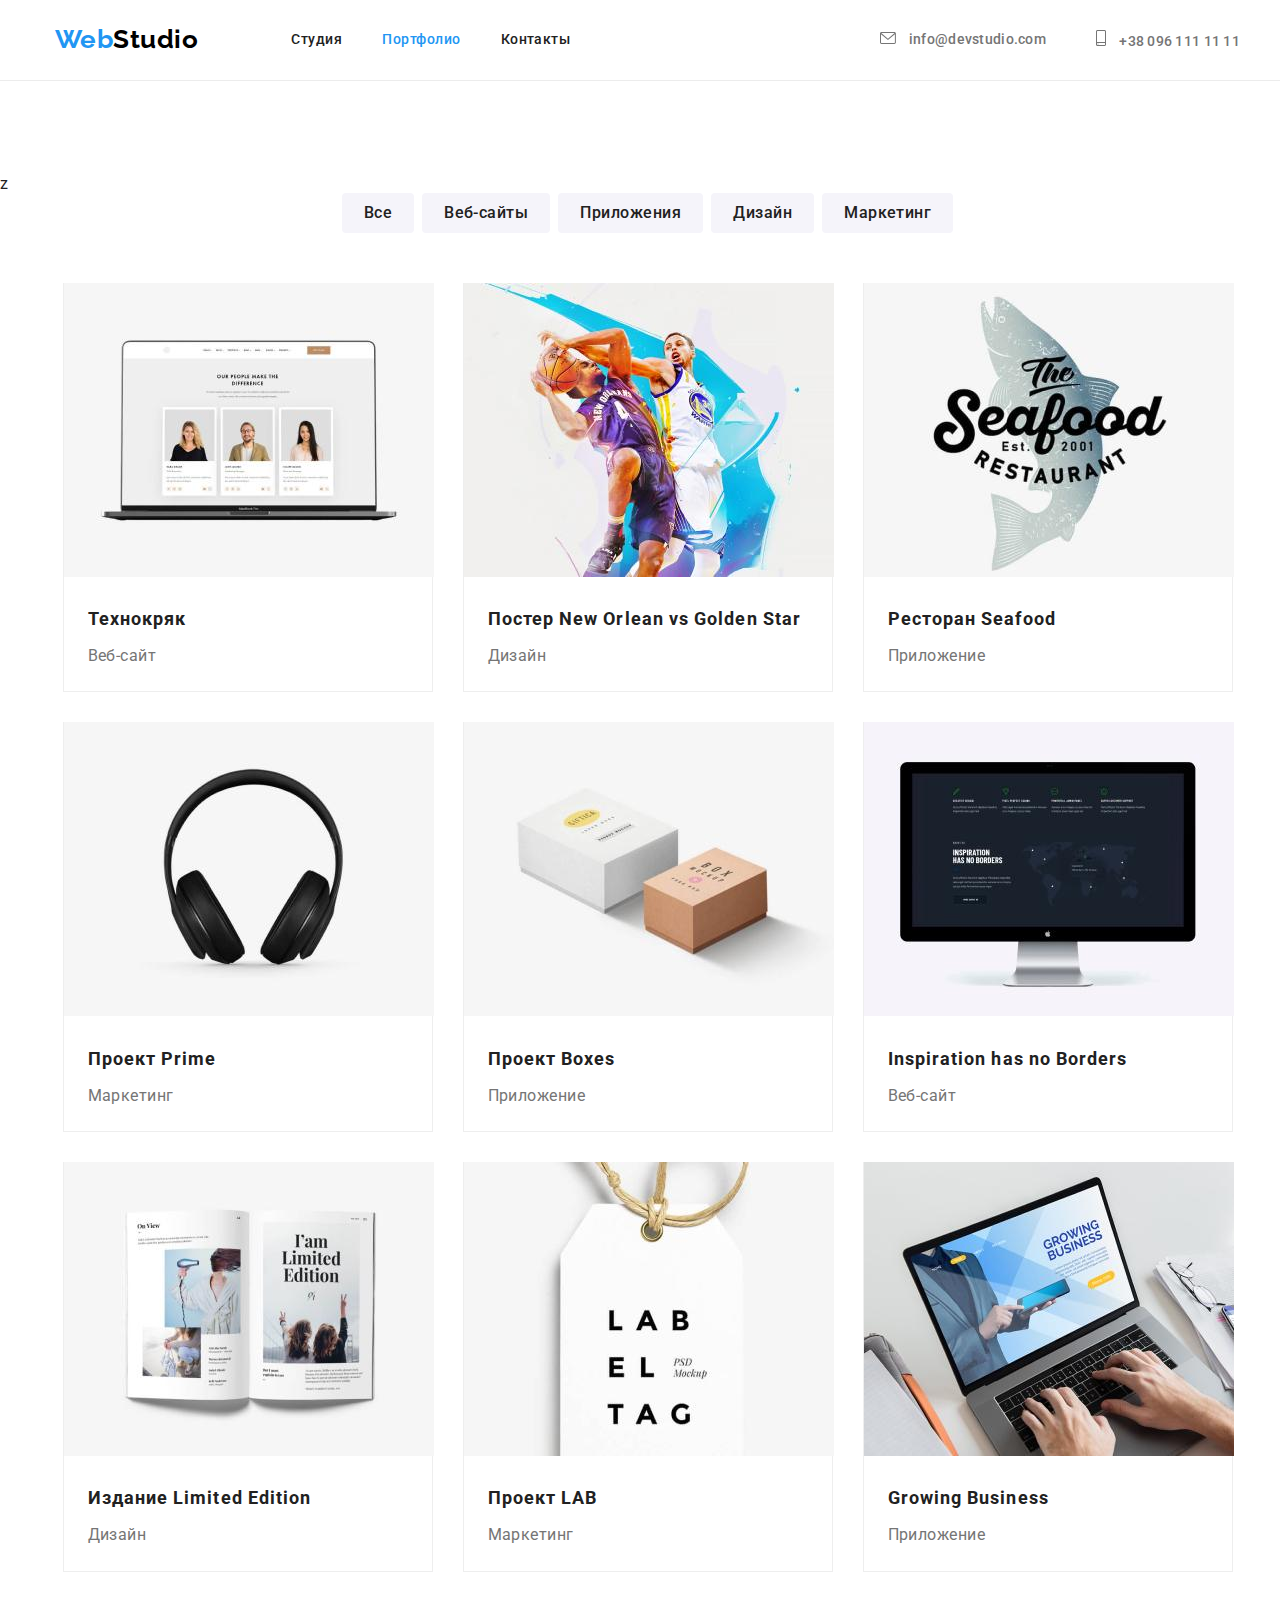
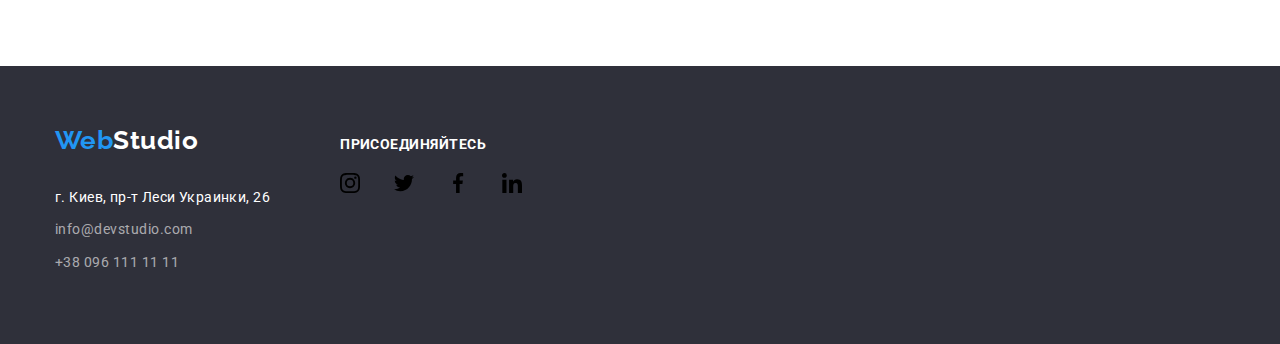
==== portfolio.html @ 06c6fee8 "перенёс файлы дз-4" ====
<!DOCTYPE html>
<html lang="ru">
  <head>
    <meta charset="UTF-8" />
    <meta http-equiv="X-UA-Compatible" content="IE=edge" />
    <meta name="viewport" content="width=device-width, initial-scale=1.0" />
    <title>Портфолио</title>

    <link rel="preconnect" href="https://fonts.googleapis.com" />
    <link rel="preconnect" href="https://fonts.gstatic.com" crossorigin />
    <link
      href="https://fonts.googleapis.com/css2?family=Raleway:wght@700&family=Roboto:wght@400;500;700;900&display=swap"
      rel="stylesheet"
    />
    <link
      rel="stylesheet"
      href="https://cdnjs.cloudflare.com/ajax/libs/modern-normalize/1.1.0/modern-normalize.min.css"
    />
    <link rel="stylesheet" href="./css/styles.css" />
  </head>
  <body>
    <header class="header-border">
      <div class="container">
        <nav class="main-nav">
          <a href="./index.html" class="logo"><span class="blue-text">Web</span>Studio</a>
          <ul class="site-nav list">
            <li class="nav-item"><a href="./index.html" class="link">Студия</a></li>
            <li class="nav-item"><a href="./portfolio.html" class="link current">Портфолио</a></li>
            <li class="nav-item"><a href="" class="link">Контакты</a></li>
          </ul>

          <ul class="auth-nav list">
            <li class="nav-item">
              <a href="mailto:info@devstudio.com" class="link">
                <svg width=16px height=12px>
                  <use href="./images/symbol-defs.svg#icon-mail"></use>
                </svg>
                info@devstudio.com</a
              >
            </li>
            <li class="nav-item">
              <a href="tel:+380961111111" class="link">
              <svg width=10px height=16px>
                <use href="./images/symbol-defs.svg#icon-tel"></use>
              </svg>
              +38 096 111 11 11</a>
            </li>
          </ul>
        </nav>
      </div>
    </header>

    <main>
      
        <!-- фильтр -->
        <section class="section">z
          <div class="container">
          <!-- <h1 class="section-title">Наши работы</h1> -->
          <ul class="list filter">
            <li class="filter-btn"><button class="filter-button pointer" type="button">Все</button></li>
            <li class="filter-btn"><button class="filter-button pointer" type="button">Веб-сайты</button></li>
            <li class="filter-btn"><button class="filter-button pointer" type="button">Приложения</button></li>
            <li class="filter-btn"><button class="filter-button pointer" type="button">Дизайн</button></li>
            <li class="filter-btn"><button class="filter-button pointer" type="button">Маркетинг</button></li>
          </ul>

          <!-- примеры работ -->
<!-- <div class="container"> -->
  <section>
          <ul class="list examples-list">
            <li class="examples-item">
              <img src="./images/tehno-crack.jpg" alt="" width="370" height="294" />
              <div class="example-name">
                <h2 class="title">Технокряк</h2>
              <p class="text">Веб-сайт</p></div>
            </li>
            <li class="examples-item">
              <img src="./images/poster.jpg" alt="" width="370" height="294" />
              <div class="example-name"><h2 class="title">Постер New Orlean vs Golden Star</h2>
              <p class="text">Дизайн</p></div>
            </li>
            <li class="examples-item">
              <img src="./images/seafood.jpg" alt="" width="370" height="294" />
              <div class="example-name"><h2 class="title">Ресторан Seafood</h2>
              <p class="text">Приложение</p></div>
            </li>
            <li class="examples-item">
              <img src="./images/project-prime.jpg" alt="" width="370" height="294" />
              <div class="example-name"><h2 class="title">Проект Prime</h2>
              <p class="text">Маркетинг</p></div>
            </li>
            <li class="examples-item">
              <img src="./images/project-boxes.jpg" alt="" width="370" height="294" />
           <div class="example-name">   <h2 class="title">Проект Boxes</h2>
              <p class="text">Приложение</p></div>
            </li>
            <li class="examples-item">
              <img src="./images/inspiration-has-no-borders.jpg" alt="" width="370" height="294" />
          <div class="example-name">    <h2 class="title">Inspiration has no Borders</h2>
              <p class="text">Веб-сайт</p></div>
            </li>
            <li class="examples-item">
              <img src="./images/limited-edition.jpg" alt="" width="370" height="294" />
              <div class="example-name"><h2 class="title">Издание Limited Edition</h2>
              <p class="text">Дизайн</p></div>
            </li>
            <li class="examples-item">
              <img src="./images/project-lab.jpg" alt="" width="370" height="294" />
                <div class="example-name">           <h2 class="title">Проект LAB</h2>
              <p class="text">Маркетинг</p></div>
            </li>
            <li class="examples-item">
              <img src="./images/growing-business.jpg" alt="" width="370" height="294" />
          <div class="example-name">    <h2 class="title">Growing Business</h2>
              <p class="text">Приложение</p></div>
            </li>
          </ul>
        </section>
      </div>
    </main>
    <footer class="footer">
      <div class="container footer-flex">
        
        
        <div><a href="./index.html" class="logo"><span class="blue-text">Web</span>Studio</a>
        <address>
          <ul class="list">
            <li class="address">г. Киев, пр-т Леси Украинки, 26</li>
            <li><a href="mailto:info@devstudio.com" class="link">info@devstudio.com</a></li>
            <li><a href="tel:+380961111111" class="link">+38 096 111 11 11</a>
            
            </li>
          </ul>
        </address>
      </div>
              <div class="footer-social">
        <h2 class="join">присоединяйтесь</h2>
            <ul class="list footer-social-links">
                  <li 
                  class="footer-social-link">
                    <a href="" class="footer-social-link">
                      <svg width="20px" height="20px">
                        <use href="./images/symbol-defs.svg#icon-instagram">
                        </use>
                      </svg>
                    </a>
                  </li>
                  <li class="footer-social-link">
                    <a href="" class="footer-social-link">
                      <svg width="20px" height="20px">
                        <use href="./images/symbol-defs.svg#icon-twitter">
                        </use>
                      </svg>
                    </a>
                  </li>
                  <li class="footer-social-link">
                    <a href="" class="footer-social-link">
                      <svg width="20px" height="20px">
                        <use href="./images/symbol-defs.svg#icon-facebook"></use>
                      </svg>
                    </a>
                  </li>
                  <li class="footer-social-link">
                    <a href="" class="footer-social-link">
                      <svg width="20px" height="20px">
                        <use href="./images/symbol-defs.svg#icon-linkedin"></use>
                      </svg>
                    </a>
                  </li>
                </ul>
      </div>
    </footer>
  </body>
</html>
---- css/styles.css ----
/* основной цвет черный #212121 */
/* вторичный цвет серый #757575 */
/* синий цвет #2196F3 */
/* белый #FFFFFF */
/* серый цвет в футере rgba(255, 255, 255, 0.6) */
/* фон футера #2F303A */

:root {
  --primary-text-color: #212121;
  --seconadary-text-color: #757575;
  --blue-text: #2196f3;
}
body {
  background-color: #ffffff;
  color: #212121;
  font-family: Roboto, sans-serif;
  letter-spacing: 0.03em;
}

h1,
h2,
p {
  margin: 0;
  padding: 0;
}

h3 {
  margin-bottom: 10px;
  margin-top: 0px;
}
.list {
  list-style: none;
  padding: 0;
  margin: 0;
}

.container {
  margin-left: auto;
  margin-right: auto;
  padding-left: 15px;
  padding-left: 15px;
  width: 1200px;
}

.header-border {
  border-bottom-width: 1px;
  border-bottom-style: solid;
  border-bottom-color: #ececec;
}
.main-nav {
  display: flex;
  align-items: center;
}

.link svg {
  fill: var(--seconadary-text-color);
  margin-right: 10px;
}

.link:hover svg,
.link:focus svg {
  fill: var(--blue-text);
}

.icons-feature {
  width: 270px;
  height: 120px;
  background-color: #f5f4fa;
  display: flex;
  justify-content: center;
  align-items: center;
  margin-bottom: 30px;
}

.social-links {
  display: flex;
  justify-content: space-between;
  padding: 0 32px;
  margin-top: 16px;
}

.social-link {
  width: 44px;
  height: 44px;
}

.icon-social-link {
  width: 100%;
  height: 100%;
  fill: #afb1b8;
  border-radius: 50%;
  display: flex;
  align-items: center;
  justify-content: center;
}

.icon-social-link:hover,
.icon-social-link:focus {
  fill: #ffffff;
  background: var(--blue-text);
}

/* logo */
.logo {
  display: block;
  color: #000;
  font-family: Raleway, sans-serif;
  font-style: normal;
  font-weight: bold;
  font-size: 26px;
  line-height: 1.14;
  text-decoration: none;
}

.logo .blue-text {
  color: var(--blue-text);
}

.footer .logo {
  margin-bottom: 30px;
}

.footer-social {
  margin-left: 70px;
}

.join {
  font-weight: bold;
  font-size: 14px;
  line-height: 1.14;
  text-transform: uppercase;
  color: #ffffff;
}
button {
  font-family: inherit;
}

/* site nav */
.site-nav {
  display: flex;
  margin-left: 93px;
}

.site-nav .nav-item + .nav-item {
  margin-left: 40px;
}

.site-nav .link {
  display: flex;
  padding-top: 32px;
  padding-bottom: 32px;
  color: var(--primary-text-color);
  font-weight: 500;
  font-size: 14px;
  line-height: 1.14;
  text-decoration: none;
}

.site-nav .link.current,
.site-nav .link:hover,
.site-nav .link:focus {
  color: var(--blue-text);
}

/* auth button */

.auth-nav {
  display: flex;
  margin-left: auto;
}

.auth-nav .nav-item + .nav-item {
  margin-left: 50px;
}

.auth-nav .link {
  font-weight: 500;
  font-size: 14px;
  line-height: 1.14;
  letter-spacing: 0.02em;
  color: var(--seconadary-text-color);
  text-decoration: none;
}

.auth-nav .link:hover,
.auth-nav .link:focus {
  color: var(--blue-text);
}

/* filter button */

.filter-button {
  color: var(--primary-text-color);
  background-color: #f5f4fa;
  font-weight: 500;
  font-size: 16px;
  line-height: 1.7;
  letter-spacing: 0.03em;
  padding: 6px 22px;
  text-align: center;
  border-radius: 4px;
  border: none;
}

.filter-button:hover,
.filter-button:focus {
  color: #ffffff;
  background-color: var(--blue-text);
  box-shadow: 0px 3px 1px rgba(0, 0, 0, 0.1), 0px 1px 2px rgba(0, 0, 0, 0.08),
    0px 2px 2px rgba(0, 0, 0, 0.12);
}

.filter .filter-btn + .filter-btn {
  margin-left: 8px;
}

.filter {
  display: flex;
  justify-content: center;
  margin-bottom: 50px;
}

.pointer {
  cursor: pointer;
}
/* section */

.section {
  padding-top: 94px;
  padding-bottom: 94px;
}

.works-section {
  padding-top: 0;
}
.examples-list .title {
  margin-bottom: 4px;
  color: var(--primary-text-color);
  font-weight: 700;
  font-size: 18px;
  line-height: 2;
  letter-spacing: 0.06em;
}

.examples-list .text {
  color: var(--seconadary-text-color);
  font-size: 16px;
  line-height: 1.9;
}

.examples-list {
  display: flex;
  flex-wrap: wrap;
  justify-content: center;
}
.example-name {
  padding: 20px 24px;
}
.examples-item {
  width: 370px;
  margin-right: 30px;
  margin-bottom: 30px;
  border-bottom-width: 1px;
  border-bottom-style: solid;
  border-bottom-color: #eeeeee;
  border-left-width: 1px;
  border-left-style: solid;
  border-left-color: #eeeeee;
  border-right-width: 1px;
  border-right-style: solid;
  border-right-color: #eeeeee;
}
.examples-item:hover {
  box-shadow: 0px 1px 1px rgba(0, 0, 0, 0.12), 0px 4px 4px rgba(0, 0, 0, 0.06),
    1px 4px 6px rgba(0, 0, 0, 0.16);
}

.examples-item:nth-child(3n) {
  margin-right: 0px;
}

.examples-item:nth-last-child(-n + 3) {
  margin-bottom: 0px;
}
/* footer */

.footer {
  background-color: #2f303a;
  color: #ffffff;
  padding-top: 60px;
  padding-bottom: 60px;
}

.footer-flex {
  display: flex;
  align-items: baseline;
}

.footer .logo {
  color: #ffffff;
  font-family: Raleway, sans-serif;
  font-style: normal;
  font-weight: bold;
  font-size: 26px;
  line-height: 1.14;
  text-decoration: none;
}

.footer .address {
  font-style: normal;
  font-size: 14px;
  line-height: 1.7;
  letter-spacing: 0.03em;
}

.footer .link {
  text-decoration: none;
  font-family: Roboto;
  font-size: 14px;
  font-style: normal;
  line-height: 1.7;
  color: rgba(255, 255, 255, 0.6);
}

.footer .link:hover,
.footer .link:focus {
  color: var(--blue-text);
}

.footer li {
  margin-bottom: 9px;
}
/* button hero */

.section-hero {
  padding-top: 200px;
  padding-bottom: 200px;
  margin-left: auto;
  margin-right: auto;
  background-color: #2f303a;
  text-align: center;
  max-width: 1600px;
  height: 600px;

  background-image: linear-gradient(to right, rgba(47, 48, 58, 0.4), rgba(47, 48, 58, 0.4)),
    url(../images/hero.jpg);
  background-repeat: no-repeat;
  background-position: center;
  background-size: cover;
}

.title-hero {
  max-width: 696px;
  margin-left: auto;
  margin-right: auto;
  margin-bottom: 30px;

  color: #ffffff;
  font-weight: 900;
  font-size: 44px;
  line-height: 1.36;
  letter-spacing: 0.06em;
  text-transform: uppercase;
  text-align: center;
}

.button-hero {
  color: #ffffff;
  background-color: var(--blue-text);
  font-weight: bold;
  font-size: 16px;
  line-height: 1.9;
  letter-spacing: 0.06em;
  padding: 10px 32px;
}

/* Особенности */

.features {
  display: flex;
}

.features .features-item + .features-item,
.our-work .our-work-item + .our-work-item,
.our-team .our-team-item + .our-team-item {
  margin-left: 30px;
}

.our-team-item {
  background: #ffffff;
  box-shadow: 0px 1px 3px rgba(0, 0, 0, 0.12), 0px 1px 1px rgba(0, 0, 0, 0.14),
    0px 2px 1px rgba(0, 0, 0, 0.2);
  border-radius: 0px 0px 4px 4px;
}

.features-title {
  color: var(--primary-text-color);
  font-size: 14px;
  line-height: 1.14;
  font-weight: bold;
  text-transform: uppercase;
}

.features p {
  color: var(--seconadary-text-color);
  font-weight: normal;
  font-size: 14px;
  line-height: 1.71;
}

.section-title {
  margin-bottom: 50px;
  color: var(--primary-text-color);
  font-weight: bold;
  font-size: 36px;
  line-height: 1.17;
  text-align: center;
}

.section-team {
  background-color: #f5f4fa;
}
.our-team h3 {
  color: var(--primary-text-color);
  font-weight: 500;
  font-size: 16px;
  line-height: 1.19;
}
.our-team p {
  color: var(--seconadary-text-color);
  font-size: 16px;
  line-height: 1.19;
}

.our-team {
  display: flex;
}

.our-work {
  display: flex;
}

.name {
  padding-top: 30px;
  padding-bottom: 30px;
  text-align: center;
}

.clients {
  display: flex;
  justify-content: space-between;
}

.icon-link-client {
  width: 170px;
  height: 92px;
  display: flex;
  align-items: center;
  justify-content: center;
}

.icon-link {
  fill: #afb1b8;
  padding: 16px 32px;
  border: 1px solid #afb1b8;
  box-sizing: border-box;
  border-radius: 4px;
}

.icon-link-client:not(:last-child) {
  margin-right: 30px;
}

.icon-link:hover,
.icon-link:focus {
  fill: var(--blue-text);
  border: 1px solid var(--blue-text);
}

.footer-social-links {
  display: flex;
  justify-content: space-between;
  margin-top: 20px;
}
.footer-social-link:not(:last-child) {
  margin-right: 10px;
}
.footer-social-link {
  width: 44px;
  height: 44px;
}

.link-item {
  width: 100%;
  height: 100%;
  border-radius: 50%;
  background: rgba(255, 255, 255, 0.1);
  fill: #ffffff;
  display: flex;
  justify-content: center;
  align-items: center;
}

/* .link-item:not(:last-child) {
  margin-right: 10px;
} */

.link-item:hover,
.link-item:focus {
  background: var(--blue-text);
}

/* .social-links {
  display: flex;
  justify-content: space-between;
  padding: 0 32px;
  margin-top: 16px;
}

.icon-social-link {
  width: 44px;
  height: 44px;
  fill: #afb1b8;
  border-radius: 50%;
  display: flex;
  align-items: center;
  justify-content: center;
}

.icon-social-link:hover,
.icon-social-link:focus {
  fill: #ffffff;
  background: var(--blue-text);
} */
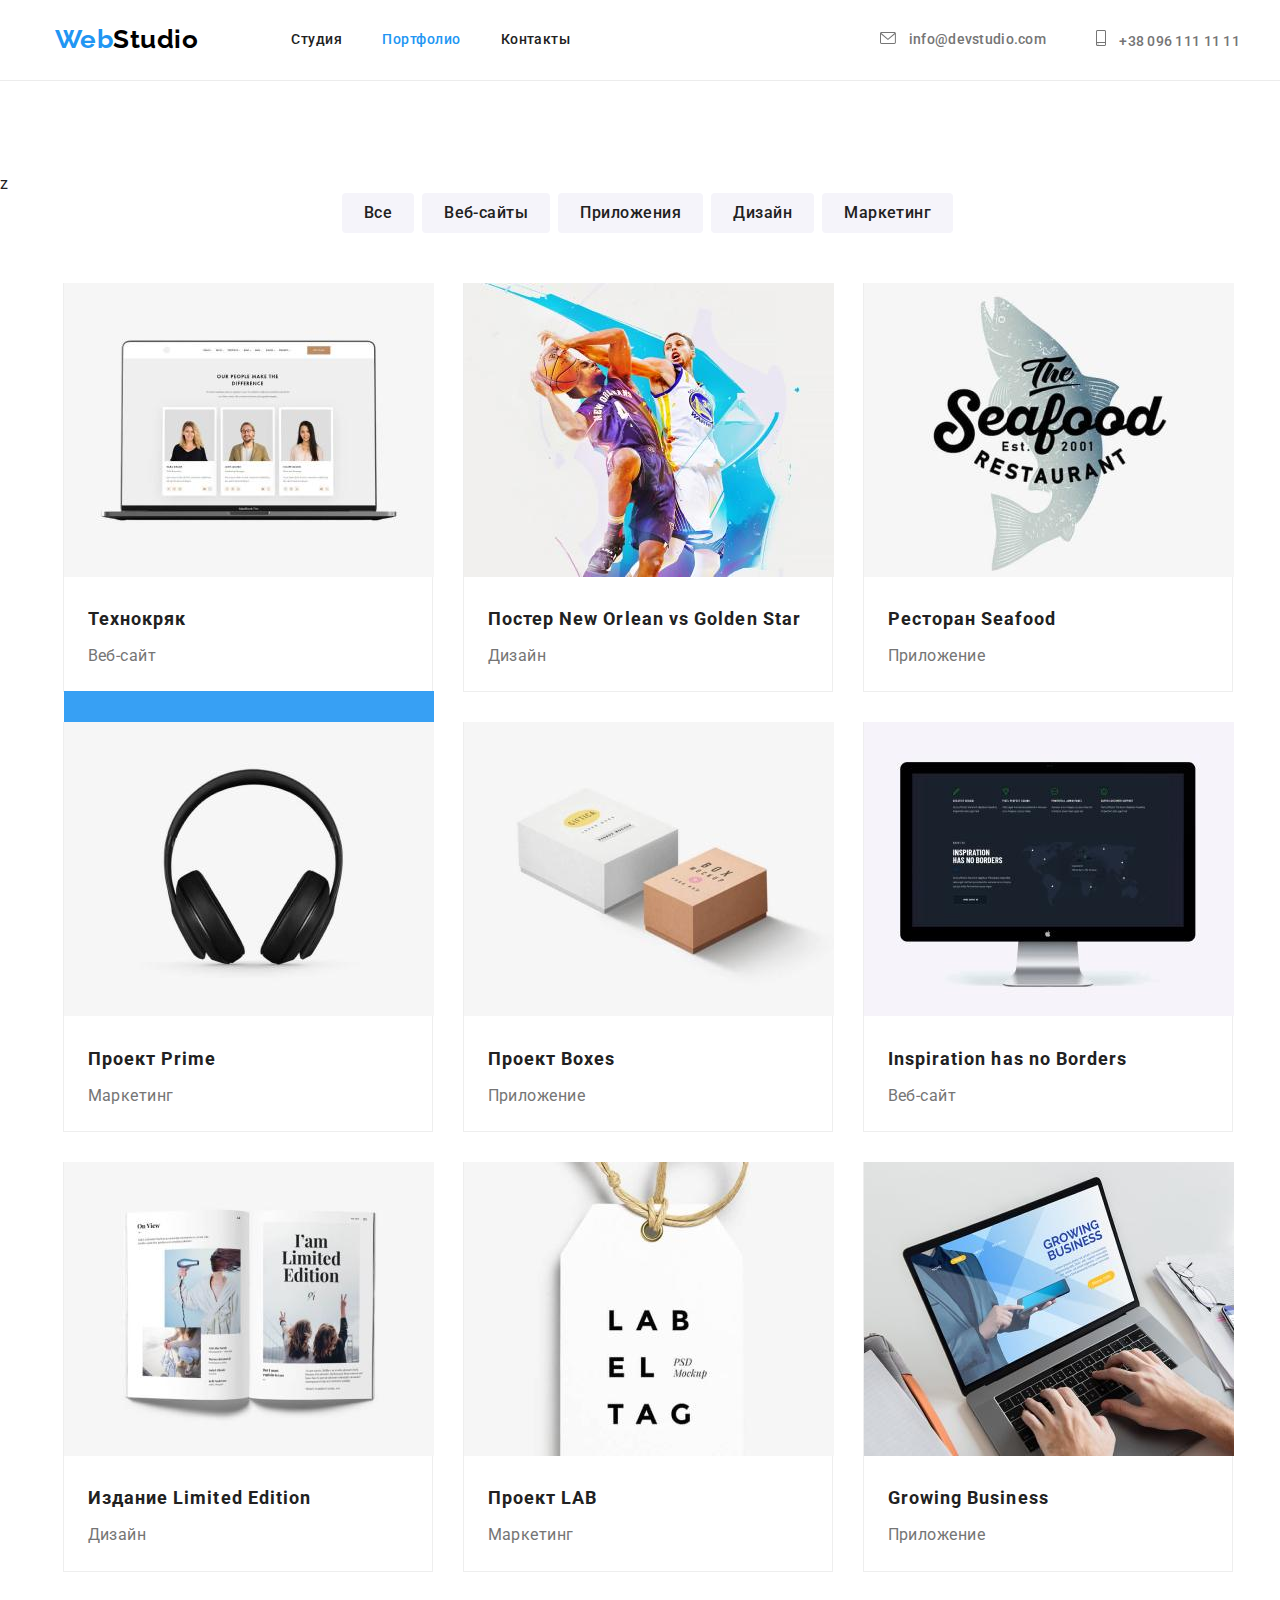
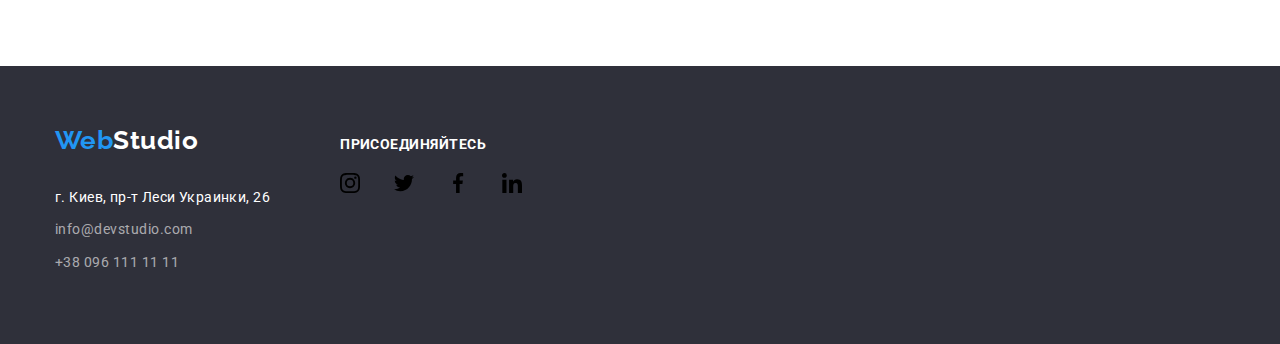
==== commit 7cedc9ef: "добавил элементы подписи к карточкам и позиционировал" ====
--- a/portfolio.html
+++ b/portfolio.html
@@ -69,10 +69,11 @@
   <section>
           <ul class="list examples-list">
             <li class="examples-item">
-              <img src="./images/tehno-crack.jpg" alt="" width="370" height="294" />
+              <a href=""><img src="./images/tehno-crack.jpg" alt="" width="370" height="294" />
               <div class="example-name">
                 <h2 class="title">Технокряк</h2>
-              <p class="text">Веб-сайт</p></div>
+              <p class="text">Веб-сайт</p>
+            <p class="examples-card">Технокряк это современная площадка распространения коронавируса. Компании используют эту платформу для цифрового шпионажа и атак на защищённые сервера конкурентов.</p></div></a>
             </li>
             <li class="examples-item">
               <img src="./images/poster.jpg" alt="" width="370" height="294" />
--- a/css/styles.css
+++ b/css/styles.css
@@ -15,6 +15,10 @@
   color: #212121;
   font-family: Roboto, sans-serif;
   letter-spacing: 0.03em;
+}
+
+a {
+  text-decoration: none;
 }
 
 h1,
@@ -269,6 +273,7 @@
   border-right-width: 1px;
   border-right-style: solid;
   border-right-color: #eeeeee;
+  position: relative;
 }
 .examples-item:hover {
   box-shadow: 0px 1px 1px rgba(0, 0, 0, 0.12), 0px 4px 4px rgba(0, 0, 0, 0.06),
@@ -281,6 +286,29 @@
 
 .examples-item:nth-last-child(-n + 3) {
   margin-bottom: 0px;
+}
+
+.examples-card {
+  padding: 0;
+  margin: 0px;
+  width: 370px;
+  height: 294px;
+  font-weight: 400;
+  font-size: 18px;
+  line-height: 1.56;
+  color: #ffffff;
+  display: flex;
+  align-items: center;
+  justify-content: center;
+  /* margin-left: auto;
+  margin-right: auto; */
+
+  position: absolute;
+  bottom: 0px;
+  left: 0px;
+  transform: translateY(100%);
+
+  background: rgba(33, 150, 243, 0.9);
 }
 /* footer */
 
@@ -393,6 +421,32 @@
   border-radius: 0px 0px 4px 4px;
 }
 
+.our-work-item {
+  position: relative;
+  display: flex;
+}
+
+.work-card {
+  padding: 0;
+  margin: 0;
+  width: 370px;
+  height: 70px;
+  font-weight: bold;
+  font-size: 14px;
+  line-height: 1.14;
+  text-transform: uppercase;
+  color: #ffffff;
+  display: flex;
+  align-items: center;
+  justify-content: center;
+  /* margin-left: auto;
+  margin-right: auto; */
+  background: rgba(47, 48, 58, 0.8);
+
+  position: absolute;
+  bottom: 0px;
+}
+
 .features-title {
   color: var(--primary-text-color);
   font-size: 14px;
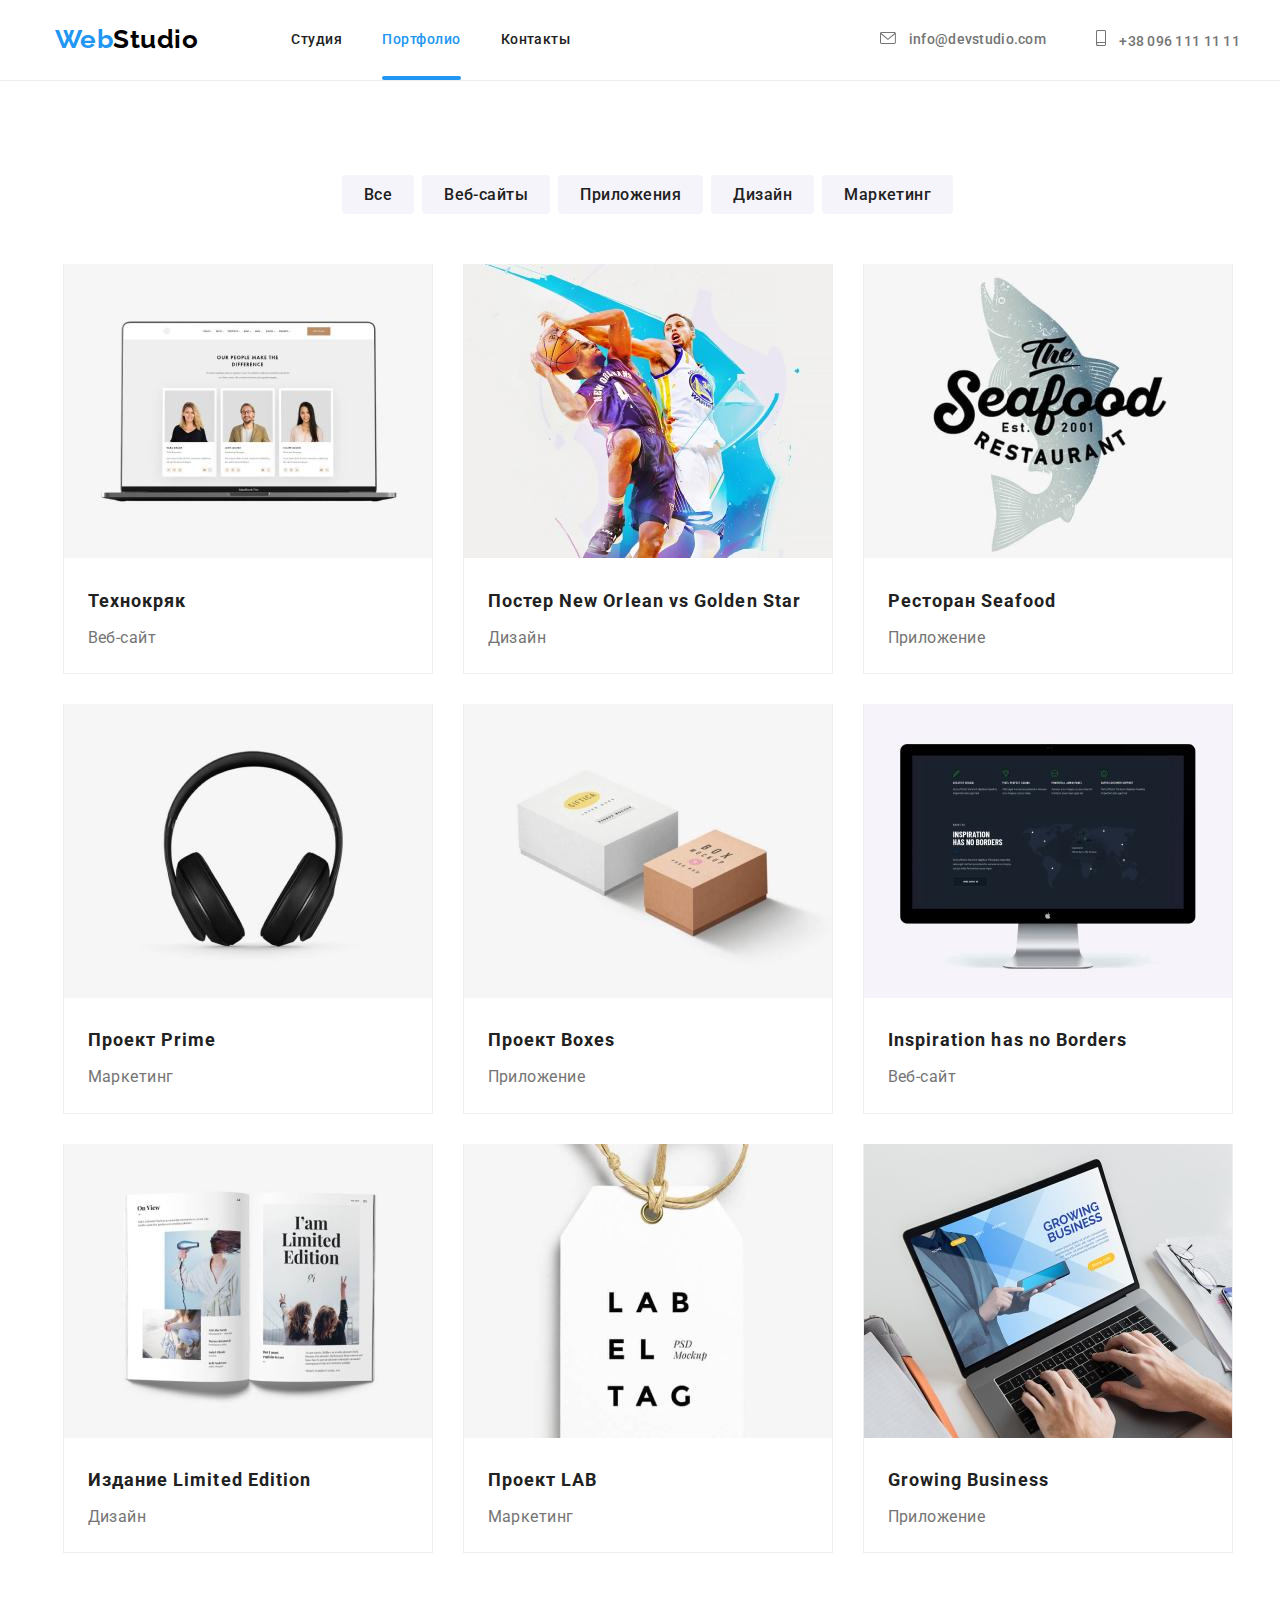
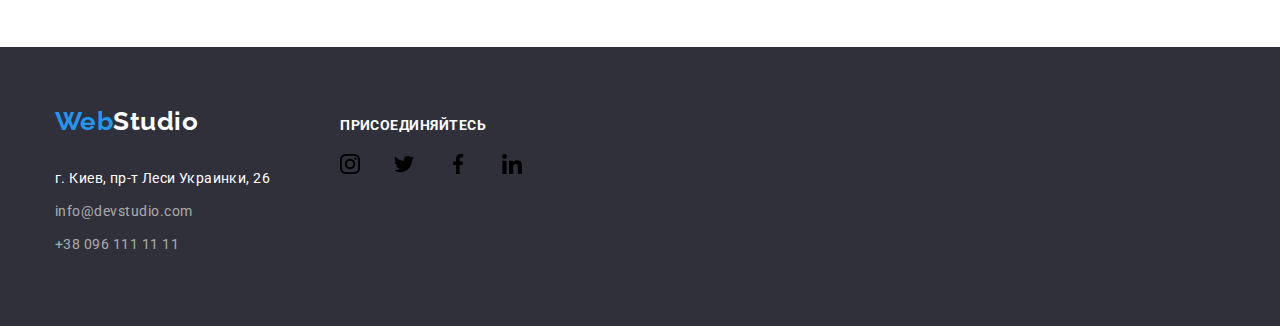
==== commit 40fb5029: "animation" ====
--- a/portfolio.html
+++ b/portfolio.html
@@ -53,7 +53,7 @@
     <main>
       
         <!-- фильтр -->
-        <section class="section">z
+        <section class="section">
           <div class="container">
           <!-- <h1 class="section-title">Наши работы</h1> -->
           <ul class="list filter">
@@ -68,20 +68,42 @@
 <!-- <div class="container"> -->
   <section>
           <ul class="list examples-list">
-            <li class="examples-item">
-              <a href=""><img src="./images/tehno-crack.jpg" alt="" width="370" height="294" />
+            <li class="examples-card">
+
+              <a href="" class="examples-item">
+                
+              <div class="img-card"> 
+                <img src="./images/tehno-crack.jpg" 
+                 alt="" width="370" height="294"/>
+                 <p class="card">Технокряк это современная площадка
+               распространения коронавируса. Компании используют эту 
+               платформу для цифрового шпионажа и атак на защищённые 
+               сервера конкурентов.</p></div>
+
               <div class="example-name">
+
                 <h2 class="title">Технокряк</h2>
-              <p class="text">Веб-сайт</p>
-            <p class="examples-card">Технокряк это современная площадка распространения коронавируса. Компании используют эту платформу для цифрового шпионажа и атак на защищённые сервера конкурентов.</p></div></a>
-            </li>
-            <li class="examples-item">
+                <p class="text">Веб-сайт</p>
+              
+              </div>
+
+              
+            
+            
+            </a></li>
+
+
+
+
+
+
+            <li> <a class="examples-item" href="">
               <img src="./images/poster.jpg" alt="" width="370" height="294" />
               <div class="example-name"><h2 class="title">Постер New Orlean vs Golden Star</h2>
-              <p class="text">Дизайн</p></div>
+              <p class="text">Дизайн</p></div></a>
             </li>
-            <li class="examples-item">
-              <img src="./images/seafood.jpg" alt="" width="370" height="294" />
+            <li class="examples-item" >
+              <img  src="./images/seafood.jpg" alt="" width="370" height="294"/>
               <div class="example-name"><h2 class="title">Ресторан Seafood</h2>
               <p class="text">Приложение</p></div>
             </li>
--- a/css/styles.css
+++ b/css/styles.css
@@ -4,6 +4,7 @@
 /* белый #FFFFFF */
 /* серый цвет в футере rgba(255, 255, 255, 0.6) */
 /* фон футера #2F303A */
+/* cubic-bezier(0.4, 0, 0.2, 1) */
 
 :root {
   --primary-text-color: #212121;
@@ -59,6 +60,7 @@
 .link svg {
   fill: var(--seconadary-text-color);
   margin-right: 10px;
+  transition: fill 250ms cubic-bezier(0.4, 0, 0.2, 1);
 }
 
 .link:hover svg,
@@ -96,12 +98,14 @@
   display: flex;
   align-items: center;
   justify-content: center;
+  transition: fill 250ms cubic-bezier(0.4, 0, 0.2, 1),
+    background-color 250ms cubic-bezier(0.4, 0, 0.2, 1);
 }
 
 .icon-social-link:hover,
 .icon-social-link:focus {
   fill: #ffffff;
-  background: var(--blue-text);
+  background-color: var(--blue-text);
 }
 
 /* logo */
@@ -150,6 +154,7 @@
 }
 
 .site-nav .link {
+  position: relative;
   display: flex;
   padding-top: 32px;
   padding-bottom: 32px;
@@ -158,6 +163,25 @@
   font-size: 14px;
   line-height: 1.14;
   text-decoration: none;
+  transition: color 250ms cubic-bezier(0.4, 0, 0.2, 1);
+}
+
+.site-nav .link::after {
+  position: absolute;
+  left: 0;
+  bottom: 0px;
+  content: '';
+  display: block;
+  width: 100%;
+  height: 4px;
+  border-radius: 2px;
+  background-color: var(--blue-text);
+  opacity: 0;
+  transition: color 250ms cubic-bezier(0.4, 0, 0.2, 1);
+}
+
+.site-nav .link.current::after {
+  opacity: 1;
 }
 
 .site-nav .link.current,
@@ -184,6 +208,7 @@
   letter-spacing: 0.02em;
   color: var(--seconadary-text-color);
   text-decoration: none;
+  transition: color 250ms cubic-bezier(0.4, 0, 0.2, 1);
 }
 
 .auth-nav .link:hover,
@@ -204,6 +229,9 @@
   text-align: center;
   border-radius: 4px;
   border: none;
+  transition: color 250ms cubic-bezier(0.4, 0, 0.2, 1),
+    background-color 250ms cubic-bezier(0.4, 0, 0.2, 1),
+    box-shadow 250ms cubic-bezier(0.4, 0, 0.2, 1);
 }
 
 .filter-button:hover,
@@ -261,6 +289,7 @@
   padding: 20px 24px;
 }
 .examples-item {
+  display: inline-block;
   width: 370px;
   margin-right: 30px;
   margin-bottom: 30px;
@@ -273,7 +302,8 @@
   border-right-width: 1px;
   border-right-style: solid;
   border-right-color: #eeeeee;
-  position: relative;
+  overflow: hidden;
+  transition: box-shadow 250ms cubic-bezier(0.4, 0, 0.2, 1);
 }
 .examples-item:hover {
   box-shadow: 0px 1px 1px rgba(0, 0, 0, 0.12), 0px 4px 4px rgba(0, 0, 0, 0.06),
@@ -288,28 +318,34 @@
   margin-bottom: 0px;
 }
 
-.examples-card {
-  padding: 0;
-  margin: 0px;
-  width: 370px;
-  height: 294px;
+.card {
+  display: flex;
+  position: absolute;
+  background-color: rgba(33, 150, 243, 0.9);
+  color: #ffffff;
   font-weight: 400;
   font-size: 18px;
   line-height: 1.56;
-  color: #ffffff;
-  display: flex;
-  align-items: center;
-  justify-content: center;
-  /* margin-left: auto;
-  margin-right: auto; */
-
-  position: absolute;
-  bottom: 0px;
-  left: 0px;
+  bottom: 0;
+  right: -1px;
+  width: 100%;
+  height: 100%;
+  padding: 63px 24px;
   transform: translateY(100%);
-
-  background: rgba(33, 150, 243, 0.9);
-}
+  opacity: 0;
+  transition: transform 450ms cubic-bezier(0.4, 0, 0.2, 1);
+}
+
+.examples-item:hover .card {
+  transform: translateY(0);
+  opacity: 1;
+}
+
+.img-card {
+  position: relative;
+  overflow: hidden;
+}
+
 /* footer */
 
 .footer {
@@ -348,6 +384,7 @@
   font-style: normal;
   line-height: 1.7;
   color: rgba(255, 255, 255, 0.6);
+  transition: color 250ms cubic-bezier(0.4, 0, 0.2, 1);
 }
 
 .footer .link:hover,
@@ -519,6 +556,7 @@
   border: 1px solid #afb1b8;
   box-sizing: border-box;
   border-radius: 4px;
+  transition: fill 250ms cubic-bezier(0.4, 0, 0.2, 1), border 250ms cubic-bezier(0.4, 0, 0.2, 1);
 }
 
 .icon-link-client:not(:last-child) {
@@ -553,6 +591,7 @@
   display: flex;
   justify-content: center;
   align-items: center;
+  transition: background-color 250ms cubic-bezier(0.4, 0, 0.2, 1);
 }
 
 /* .link-item:not(:last-child) {
@@ -561,7 +600,7 @@
 
 .link-item:hover,
 .link-item:focus {
-  background: var(--blue-text);
+  background-color: var(--blue-text);
 }
 
 /* .social-links {
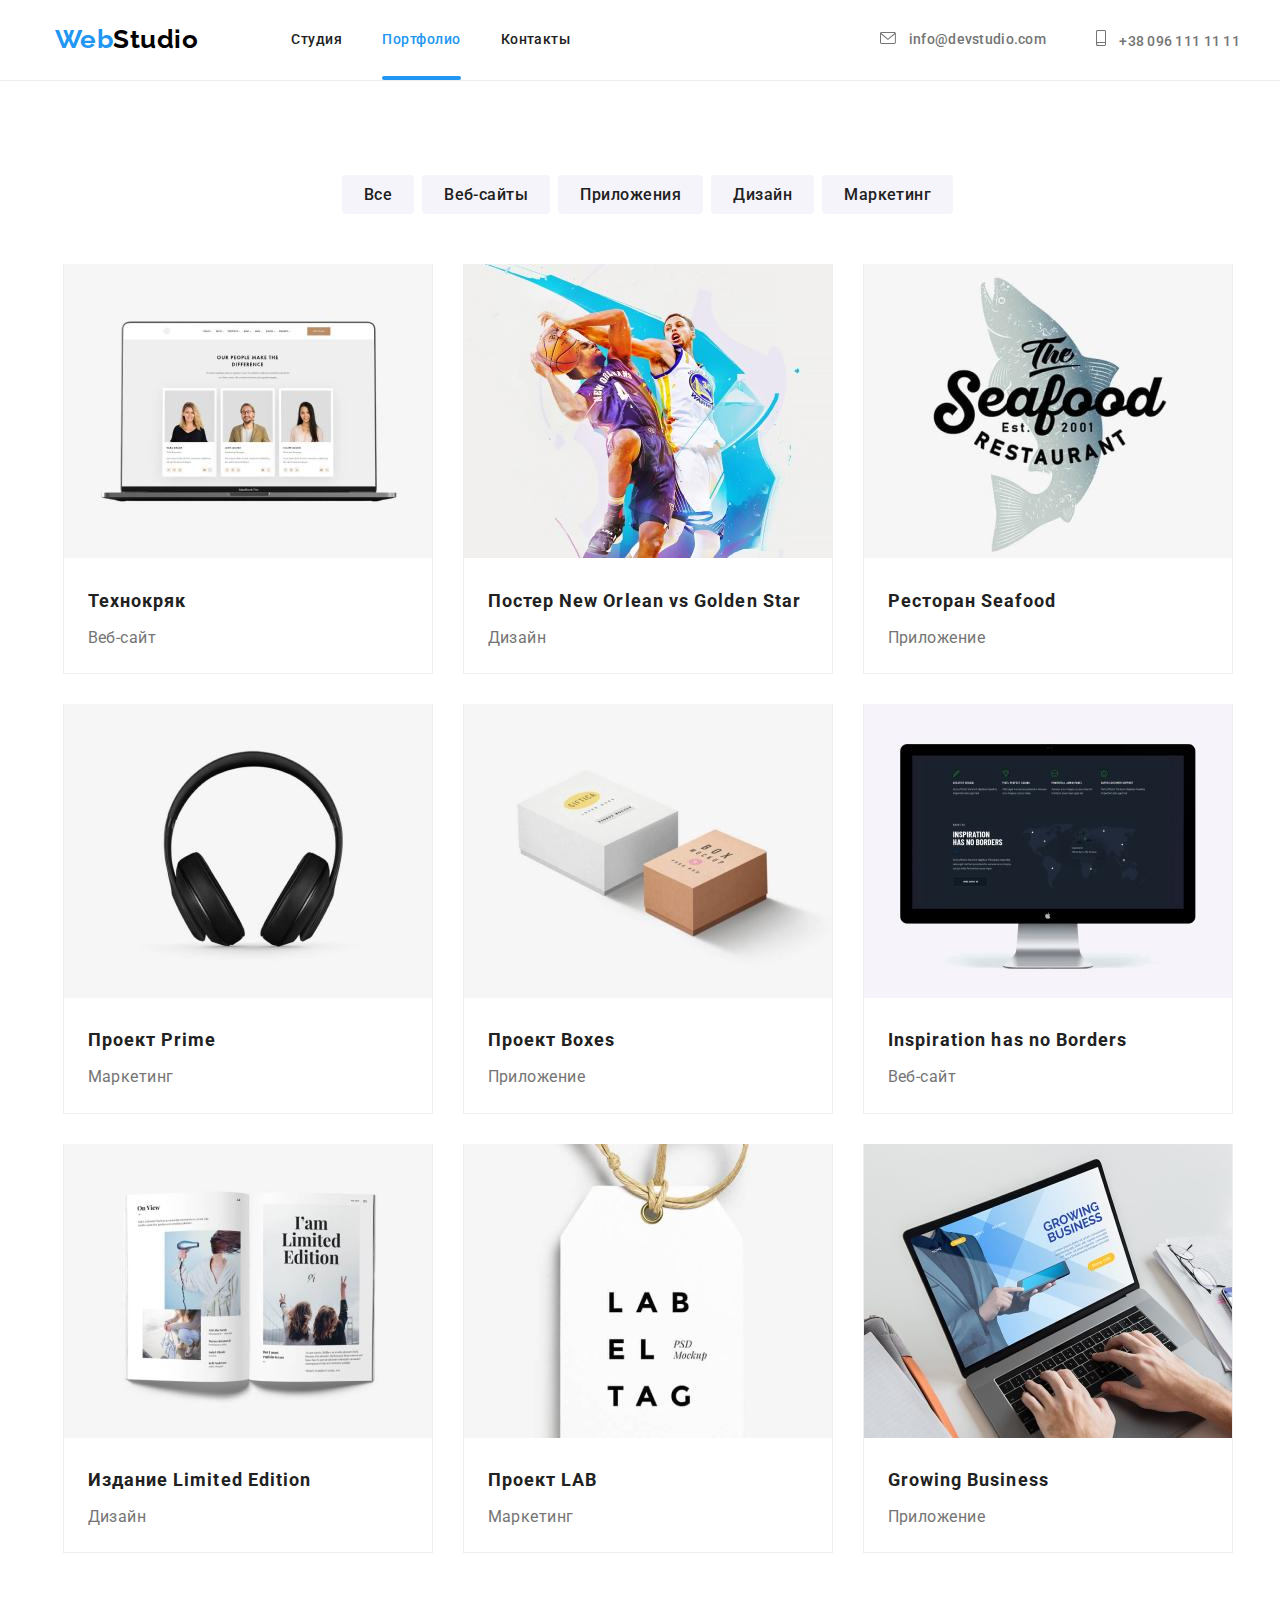
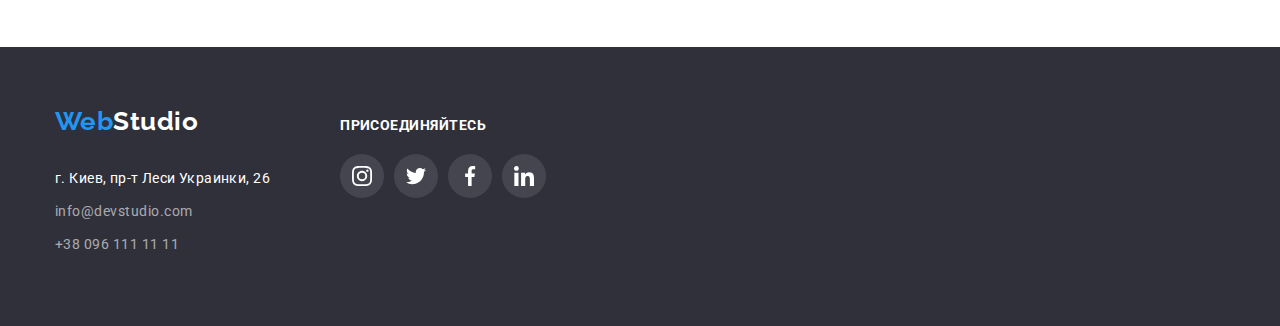
==== commit c8b27afe: "modal window" ====
--- a/portfolio.html
+++ b/portfolio.html
@@ -141,56 +141,54 @@
         </section>
       </div>
     </main>
-    <footer class="footer">
+   <footer class="footer">
       <div class="container footer-flex">
-        
-        
-        <div><a href="./index.html" class="logo"><span class="blue-text">Web</span>Studio</a>
-        <address>
-          <ul class="list">
-            <li class="address">г. Киев, пр-т Леси Украинки, 26</li>
-            <li><a href="mailto:info@devstudio.com" class="link">info@devstudio.com</a></li>
-            <li><a href="tel:+380961111111" class="link">+38 096 111 11 11</a>
-            
+        <div>
+          <a href="./index.html" class="logo"><span class="blue-text">Web</span>Studio</a>
+          <address>
+            <ul class="list">
+              <li class="address">г. Киев, пр-т Леси Украинки, 26</li>
+              <li><a href="mailto:info@devstudio.com" class="link">info@devstudio.com</a></li>
+              <li><a href="tel:+380961111111" class="link">+38 096 111 11 11</a></li>
+            </ul>
+          </address>
+        </div>
+
+        <div class="footer-social">
+          <h2 class="join">присоединяйтесь</h2>
+          <ul class="list footer-social-links">
+            <li class="footer-social-link">
+              <a href="" class="link-item">
+                <svg width="20px" height="20px">
+                  <use href="./images/symbol-defs.svg#icon-instagram"></use>
+                </svg>
+              </a>
+            </li>
+            <li class="footer-social-link">
+              <a href="" class="link-item">
+                <svg width="20px" height="20px">
+                  <use href="./images/symbol-defs.svg#icon-twitter"></use>
+                </svg>
+              </a>
+            </li>
+
+            <li class="footer-social-link">
+              <a href="" class="link-item">
+                <svg width="20px" height="20px">
+                  <use href="./images/symbol-defs.svg#icon-facebook"></use>
+                </svg>
+              </a>
+            </li>
+
+            <li class="footer-social-link">
+              <a href="" class="link-item">
+                <svg width="20px" height="20px">
+                  <use href="./images/symbol-defs.svg#icon-linkedin"></use>
+                </svg>
+              </a>
             </li>
           </ul>
-        </address>
-      </div>
-              <div class="footer-social">
-        <h2 class="join">присоединяйтесь</h2>
-            <ul class="list footer-social-links">
-                  <li 
-                  class="footer-social-link">
-                    <a href="" class="footer-social-link">
-                      <svg width="20px" height="20px">
-                        <use href="./images/symbol-defs.svg#icon-instagram">
-                        </use>
-                      </svg>
-                    </a>
-                  </li>
-                  <li class="footer-social-link">
-                    <a href="" class="footer-social-link">
-                      <svg width="20px" height="20px">
-                        <use href="./images/symbol-defs.svg#icon-twitter">
-                        </use>
-                      </svg>
-                    </a>
-                  </li>
-                  <li class="footer-social-link">
-                    <a href="" class="footer-social-link">
-                      <svg width="20px" height="20px">
-                        <use href="./images/symbol-defs.svg#icon-facebook"></use>
-                      </svg>
-                    </a>
-                  </li>
-                  <li class="footer-social-link">
-                    <a href="" class="footer-social-link">
-                      <svg width="20px" height="20px">
-                        <use href="./images/symbol-defs.svg#icon-linkedin"></use>
-                      </svg>
-                    </a>
-                  </li>
-                </ul>
+        </div>
       </div>
     </footer>
   </body>
--- a/css/styles.css
+++ b/css/styles.css
@@ -603,6 +603,44 @@
   background-color: var(--blue-text);
 }
 
+.backdrop {
+  position: fixed;
+  top: 0;
+  left: 0;
+  width: 100%;
+  height: 100%;
+  background-color: rgba(0, 0, 0, 0.2);
+}
+
+.backdrop.is-hidden {
+  opacity: 0;
+  pointer-events: none;
+}
+
+.modal {
+  position: absolute;
+  top: 50%;
+  left: 50%;
+  transform: translate(-50%, -50%);
+
+  min-width: 528px;
+  min-height: 581px;
+  background: #ffffff;
+  box-shadow: 0px 1px 3px rgba(0, 0, 0, 0.12), 0px 1px 1px rgba(0, 0, 0, 0.14),
+    0px 2px 1px rgba(0, 0, 0, 0.2);
+  border-radius: 4px;
+}
+
+.btn-close {
+  position: absolute;
+  top: 8px;
+  right: 8px;
+  padding: 0, 0;
+
+  border: none;
+  background-color: #fff;
+}
+
 /* .social-links {
   display: flex;
   justify-content: space-between;
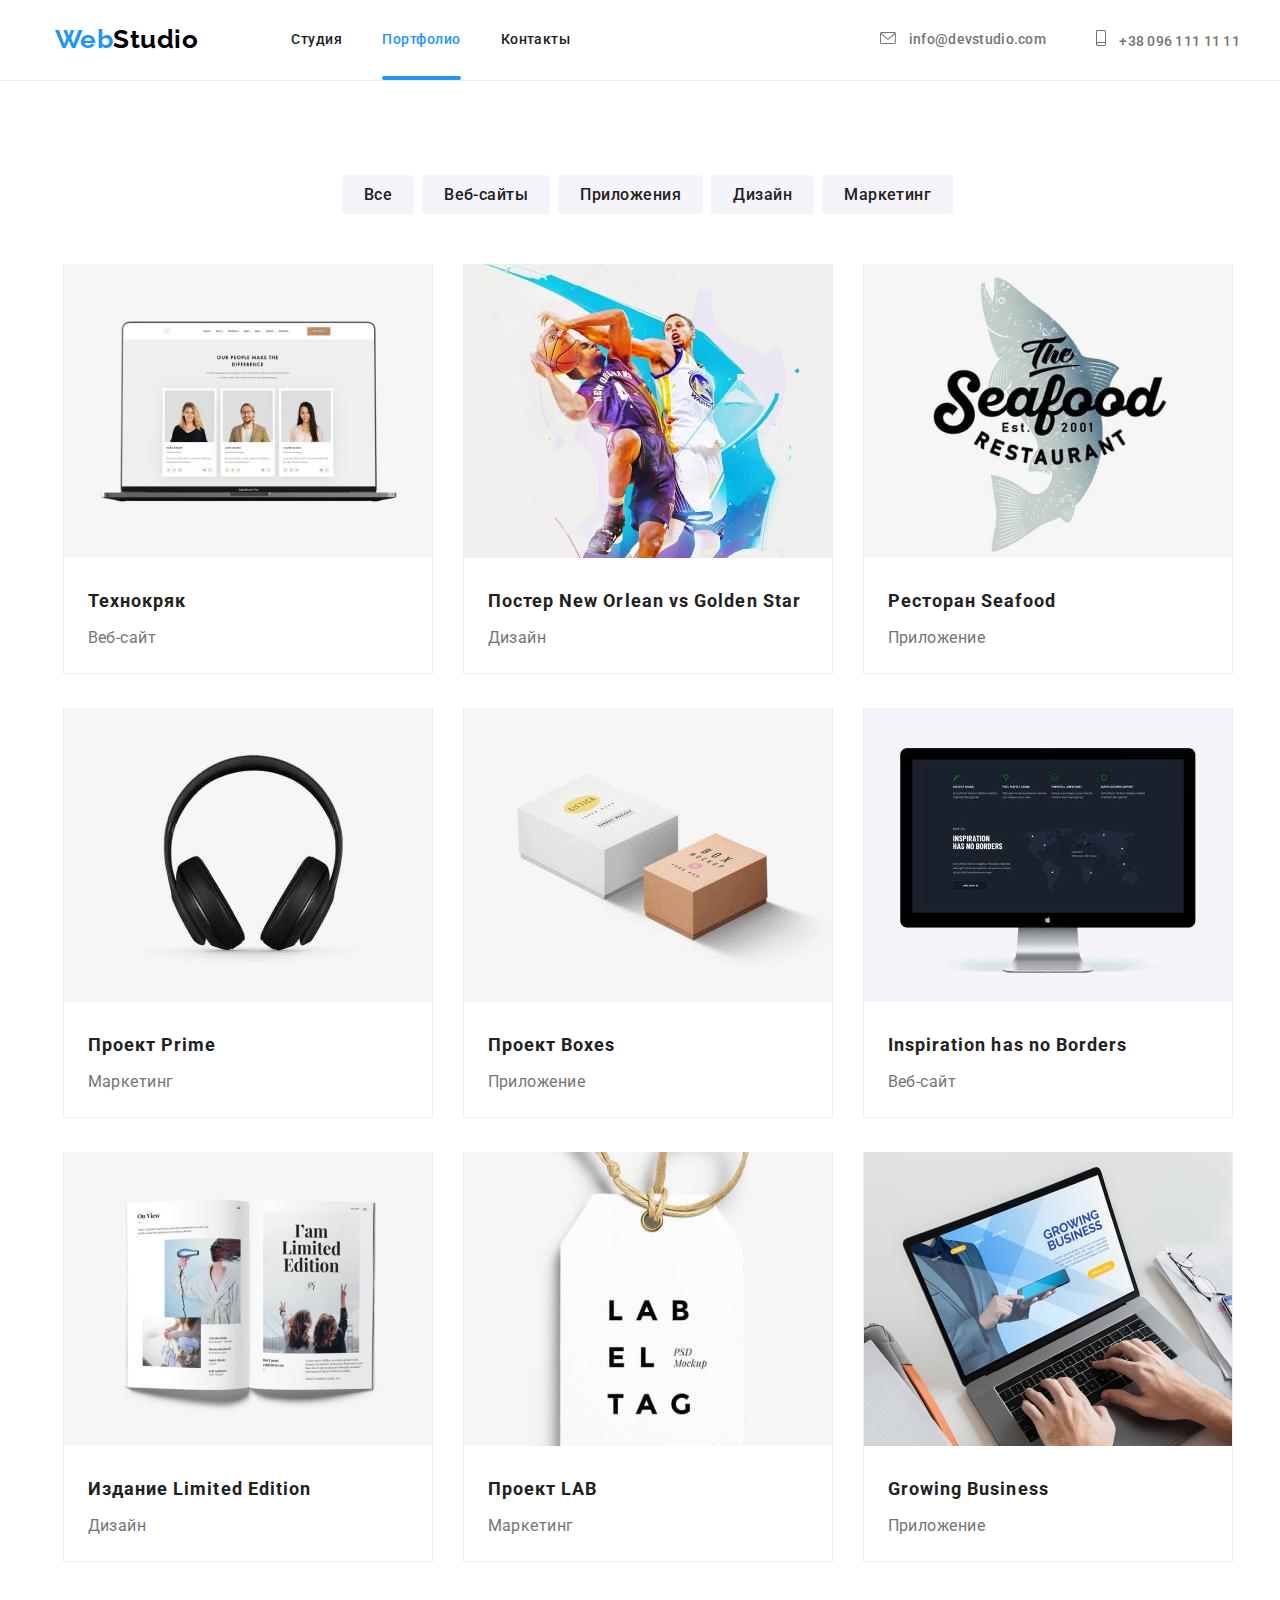
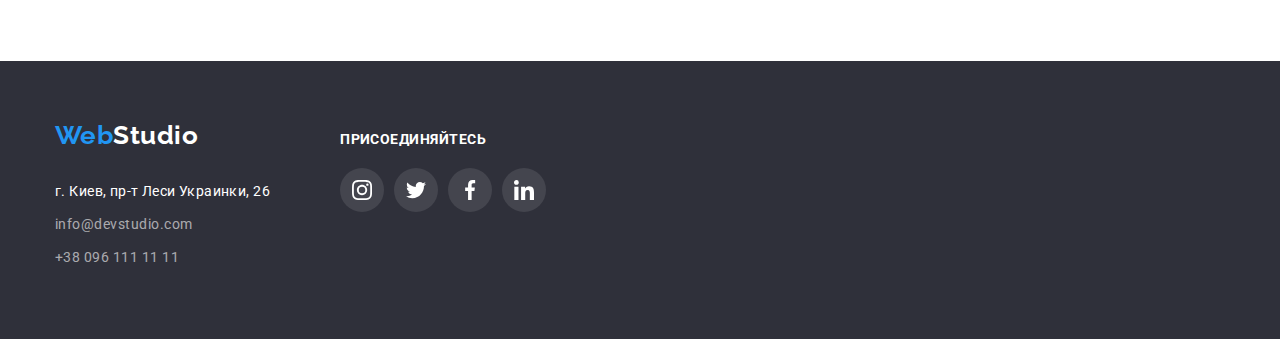
==== commit cb66eb3b: "update porfolio" ====
--- a/portfolio.html
+++ b/portfolio.html
@@ -1,195 +1,203 @@
 <!DOCTYPE html>
 <html lang="ru">
-  <head>
-    <meta charset="UTF-8" />
-    <meta http-equiv="X-UA-Compatible" content="IE=edge" />
-    <meta name="viewport" content="width=device-width, initial-scale=1.0" />
-    <title>Портфолио</title>
-
-    <link rel="preconnect" href="https://fonts.googleapis.com" />
-    <link rel="preconnect" href="https://fonts.gstatic.com" crossorigin />
-    <link
-      href="https://fonts.googleapis.com/css2?family=Raleway:wght@700&family=Roboto:wght@400;500;700;900&display=swap"
-      rel="stylesheet"
-    />
-    <link
-      rel="stylesheet"
-      href="https://cdnjs.cloudflare.com/ajax/libs/modern-normalize/1.1.0/modern-normalize.min.css"
-    />
-    <link rel="stylesheet" href="./css/styles.css" />
-  </head>
-  <body>
-    <header class="header-border">
-      <div class="container">
-        <nav class="main-nav">
-          <a href="./index.html" class="logo"><span class="blue-text">Web</span>Studio</a>
-          <ul class="site-nav list">
-            <li class="nav-item"><a href="./index.html" class="link">Студия</a></li>
-            <li class="nav-item"><a href="./portfolio.html" class="link current">Портфолио</a></li>
-            <li class="nav-item"><a href="" class="link">Контакты</a></li>
-          </ul>
-
-          <ul class="auth-nav list">
-            <li class="nav-item">
-              <a href="mailto:info@devstudio.com" class="link">
-                <svg width=16px height=12px>
-                  <use href="./images/symbol-defs.svg#icon-mail"></use>
-                </svg>
-                info@devstudio.com</a
-              >
-            </li>
-            <li class="nav-item">
-              <a href="tel:+380961111111" class="link">
+
+<head>
+  <meta charset="UTF-8" />
+  <meta http-equiv="X-UA-Compatible" content="IE=edge" />
+  <meta name="viewport" content="width=device-width, initial-scale=1.0" />
+  <title>Портфолио</title>
+
+  <link rel="preconnect" href="https://fonts.googleapis.com" />
+  <link rel="preconnect" href="https://fonts.gstatic.com" crossorigin />
+  <link href="https://fonts.googleapis.com/css2?family=Raleway:wght@700&family=Roboto:wght@400;500;700;900&display=swap"
+    rel="stylesheet" />
+  <link rel="stylesheet"
+    href="https://cdnjs.cloudflare.com/ajax/libs/modern-normalize/1.1.0/modern-normalize.min.css" />
+  <link rel="stylesheet" href="./css/styles.css" />
+</head>
+
+<body>
+  <header class="header-border">
+    <div class="container">
+      <nav class="main-nav">
+        <a href="./index.html" class="logo"><span class="blue-text">Web</span>Studio</a>
+        <ul class="site-nav list">
+          <li class="nav-item"><a href="./index.html" class="link">Студия</a></li>
+          <li class="nav-item"><a href="./portfolio.html" class="link current">Портфолио</a></li>
+          <li class="nav-item"><a href="" class="link">Контакты</a></li>
+        </ul>
+
+        <ul class="auth-nav list">
+          <li class="nav-item">
+            <a href="mailto:info@devstudio.com" class="link">
+              <svg width=16px height=12px>
+                <use href="./images/symbol-defs.svg#icon-mail"></use>
+              </svg>
+              info@devstudio.com</a>
+          </li>
+          <li class="nav-item">
+            <a href="tel:+380961111111" class="link">
               <svg width=10px height=16px>
                 <use href="./images/symbol-defs.svg#icon-tel"></use>
               </svg>
               +38 096 111 11 11</a>
-            </li>
-          </ul>
-        </nav>
-      </div>
-    </header>
-
-    <main>
-      
-        <!-- фильтр -->
-        <section class="section">
-          <div class="container">
-          <!-- <h1 class="section-title">Наши работы</h1> -->
-          <ul class="list filter">
-            <li class="filter-btn"><button class="filter-button pointer" type="button">Все</button></li>
-            <li class="filter-btn"><button class="filter-button pointer" type="button">Веб-сайты</button></li>
-            <li class="filter-btn"><button class="filter-button pointer" type="button">Приложения</button></li>
-            <li class="filter-btn"><button class="filter-button pointer" type="button">Дизайн</button></li>
-            <li class="filter-btn"><button class="filter-button pointer" type="button">Маркетинг</button></li>
-          </ul>
-
-          <!-- примеры работ -->
-<!-- <div class="container"> -->
-  <section>
+          </li>
+        </ul>
+      </nav>
+    </div>
+  </header>
+
+  <main>
+
+    <!-- фильтр -->
+    <section class="section">
+      <div class="container">
+        <!-- <h1 class="section-title">Наши работы</h1> -->
+        <ul class="list filter">
+          <li class="filter-btn"><button class="filter-button pointer" type="button">Все</button></li>
+          <li class="filter-btn"><button class="filter-button pointer" type="button">Веб-сайты</button></li>
+          <li class="filter-btn"><button class="filter-button pointer" type="button">Приложения</button></li>
+          <li class="filter-btn"><button class="filter-button pointer" type="button">Дизайн</button></li>
+          <li class="filter-btn"><button class="filter-button pointer" type="button">Маркетинг</button></li>
+        </ul>
+
+        <!-- примеры работ -->
+        <!-- <div class="container"> -->
+        <section>
           <ul class="list examples-list">
-            <li class="examples-card">
-
-              <a href="" class="examples-item">
-                
-              <div class="img-card"> 
-                <img src="./images/tehno-crack.jpg" 
-                 alt="" width="370" height="294"/>
-                 <p class="card">Технокряк это современная площадка
-               распространения коронавируса. Компании используют эту 
-               платформу для цифрового шпионажа и атак на защищённые 
-               сервера конкурентов.</p></div>
-
-              <div class="example-name">
-
-                <h2 class="title">Технокряк</h2>
-                <p class="text">Веб-сайт</p>
-              
-              </div>
-
-              
-            
-            
-            </a></li>
-
-
-
-
-
-
-            <li> <a class="examples-item" href="">
-              <img src="./images/poster.jpg" alt="" width="370" height="294" />
-              <div class="example-name"><h2 class="title">Постер New Orlean vs Golden Star</h2>
-              <p class="text">Дизайн</p></div></a>
-            </li>
-            <li class="examples-item" >
-              <img  src="./images/seafood.jpg" alt="" width="370" height="294"/>
-              <div class="example-name"><h2 class="title">Ресторан Seafood</h2>
-              <p class="text">Приложение</p></div>
-            </li>
-            <li class="examples-item">
-              <img src="./images/project-prime.jpg" alt="" width="370" height="294" />
-              <div class="example-name"><h2 class="title">Проект Prime</h2>
-              <p class="text">Маркетинг</p></div>
-            </li>
-            <li class="examples-item">
-              <img src="./images/project-boxes.jpg" alt="" width="370" height="294" />
-           <div class="example-name">   <h2 class="title">Проект Boxes</h2>
-              <p class="text">Приложение</p></div>
-            </li>
-            <li class="examples-item">
-              <img src="./images/inspiration-has-no-borders.jpg" alt="" width="370" height="294" />
-          <div class="example-name">    <h2 class="title">Inspiration has no Borders</h2>
-              <p class="text">Веб-сайт</p></div>
-            </li>
-            <li class="examples-item">
-              <img src="./images/limited-edition.jpg" alt="" width="370" height="294" />
-              <div class="example-name"><h2 class="title">Издание Limited Edition</h2>
-              <p class="text">Дизайн</p></div>
-            </li>
-            <li class="examples-item">
-              <img src="./images/project-lab.jpg" alt="" width="370" height="294" />
-                <div class="example-name">           <h2 class="title">Проект LAB</h2>
-              <p class="text">Маркетинг</p></div>
-            </li>
-            <li class="examples-item">
-              <img src="./images/growing-business.jpg" alt="" width="370" height="294" />
-          <div class="example-name">    <h2 class="title">Growing Business</h2>
-              <p class="text">Приложение</p></div>
+            <li class="examples-item-margin">
+              <a href=""  class="examples-item">
+                <div class="img-card">
+                  <img src="./images/tehno-crack.jpg" alt="" width="370" height="294" />
+                  <p class="card">Технокряк это современная площадка
+                    распространения коронавируса. Компании используют эту
+                    платформу для цифрового шпионажа и атак на защищённые
+                    сервера конкурентов.</p>
+                </div>
+                <div class="example-name">
+                  <h2 class="title">Технокряк</h2>
+                  <p class="text">Веб-сайт</p>
+                </div>
+              </a>
+            </li>
+            <li class="examples-item-margin"> <a href=""  class="examples-item">
+                <img src="./images/poster.jpg" alt="" width="370" height="294" />
+                <div class="example-name">
+                  <h2 class="title">Постер New Orlean vs Golden Star</h2>
+                  <p class="text">Дизайн</p>
+                </div>
+              </a>
+            </li>
+            <li class="examples-item-margin"> <a href=""  class="examples-item">
+                <img src="./images/seafood.jpg" alt="" width="370" height="294" />
+                <div class="example-name">
+                  <h2 class="title">Ресторан Seafood</h2>
+                  <p class="text">Приложение</p>
+                </div>
+              </a>
+            </li>
+            <li class="examples-item-margin">
+              <a href=""  class="examples-item" ><img src="./images/project-prime.jpg" alt="" width="370" height="294" />
+                <div class="example-name">
+                  <h2 class="title">Проект Prime</h2>
+                  <p class="text">Маркетинг</p>
+                </div>
+              </a>
+            </li>
+            <li class="examples-item-margin">
+              <a href=""  class="examples-item" ><img src="./images/project-boxes.jpg" alt="" width="370" height="294" />
+                <div class="example-name">
+                  <h2 class="title">Проект Boxes</h2>
+                  <p class="text">Приложение</p>
+                </div>
+              </a>
+            </li>
+            <li class="examples-item-margin">
+              <a href=""  class="examples-item" > <img src="./images/inspiration-has-no-borders.jpg" alt="" width="370" height="294" />
+                <div class="example-name">
+                  <h2 class="title">Inspiration has no Borders</h2>
+                  <p class="text">Веб-сайт</p>
+                </div>
+              </a>
+            </li>
+            <li class="examples-item-margin">
+              <a href=""  class="examples-item" > <img src="./images/limited-edition.jpg" alt="" width="370" height="294" />
+                <div class="example-name">
+                  <h2 class="title">Издание Limited Edition</h2>
+                  <p class="text">Дизайн</p>
+                </div>
+              </a>
+            </li>
+            <li class="examples-item-margin">
+              <a href=""  class="examples-item" > <img src="./images/project-lab.jpg" alt="" width="370" height="294" />
+                <div class="example-name">
+                  <h2 class="title">Проект LAB</h2>
+                  <p class="text">Маркетинг</p>
+                </div>
+              </a>
+            </li>
+            <li class="examples-item-margin">
+              <a href=""  class="examples-item" > <img src="./images/growing-business.jpg" alt="" width="370" height="294" />
+                <div class="example-name">
+                  <h2 class="title">Growing Business</h2>
+                  <p class="text">Приложение</p>
+                </div>
+              </a>
             </li>
           </ul>
         </section>
       </div>
-    </main>
-   <footer class="footer">
-      <div class="container footer-flex">
-        <div>
-          <a href="./index.html" class="logo"><span class="blue-text">Web</span>Studio</a>
-          <address>
-            <ul class="list">
-              <li class="address">г. Киев, пр-т Леси Украинки, 26</li>
-              <li><a href="mailto:info@devstudio.com" class="link">info@devstudio.com</a></li>
-              <li><a href="tel:+380961111111" class="link">+38 096 111 11 11</a></li>
-            </ul>
-          </address>
-        </div>
-
-        <div class="footer-social">
-          <h2 class="join">присоединяйтесь</h2>
-          <ul class="list footer-social-links">
-            <li class="footer-social-link">
-              <a href="" class="link-item">
-                <svg width="20px" height="20px">
-                  <use href="./images/symbol-defs.svg#icon-instagram"></use>
-                </svg>
-              </a>
-            </li>
-            <li class="footer-social-link">
-              <a href="" class="link-item">
-                <svg width="20px" height="20px">
-                  <use href="./images/symbol-defs.svg#icon-twitter"></use>
-                </svg>
-              </a>
-            </li>
-
-            <li class="footer-social-link">
-              <a href="" class="link-item">
-                <svg width="20px" height="20px">
-                  <use href="./images/symbol-defs.svg#icon-facebook"></use>
-                </svg>
-              </a>
-            </li>
-
-            <li class="footer-social-link">
-              <a href="" class="link-item">
-                <svg width="20px" height="20px">
-                  <use href="./images/symbol-defs.svg#icon-linkedin"></use>
-                </svg>
-              </a>
-            </li>
+  </main>
+  <footer class="footer">
+    <div class="container footer-flex">
+      <div>
+        <a href="./index.html" class="logo"><span class="blue-text">Web</span>Studio</a>
+        <address>
+          <ul class="list">
+            <li class="address">г. Киев, пр-т Леси Украинки, 26</li>
+            <li><a href="mailto:info@devstudio.com" class="link">info@devstudio.com</a></li>
+            <li><a href="tel:+380961111111" class="link">+38 096 111 11 11</a></li>
           </ul>
-        </div>
+        </address>
       </div>
-    </footer>
-  </body>
-</html>
+
+      <div class="footer-social">
+        <h2 class="join">присоединяйтесь</h2>
+        <ul class="list footer-social-links">
+          <li class="footer-social-link">
+            <a href="" class="link-item">
+              <svg width="20px" height="20px">
+                <use href="./images/symbol-defs.svg#icon-instagram"></use>
+              </svg>
+            </a>
+          </li>
+          <li class="footer-social-link">
+            <a href="" class="link-item">
+              <svg width="20px" height="20px">
+                <use href="./images/symbol-defs.svg#icon-twitter"></use>
+              </svg>
+            </a>
+          </li>
+
+          <li class="footer-social-link">
+            <a href="" class="link-item">
+              <svg width="20px" height="20px">
+                <use href="./images/symbol-defs.svg#icon-facebook"></use>
+              </svg>
+            </a>
+          </li>
+
+          <li class="footer-social-link">
+            <a href="" class="link-item">
+              <svg width="20px" height="20px">
+                <use href="./images/symbol-defs.svg#icon-linkedin"></use>
+              </svg>
+            </a>
+          </li>
+        </ul>
+      </div>
+    </div>
+  </footer>
+</body>
+
+</html>--- a/css/styles.css
+++ b/css/styles.css
@@ -291,8 +291,7 @@
 .examples-item {
   display: inline-block;
   width: 370px;
-  margin-right: 30px;
-  margin-bottom: 30px;
+
   border-bottom-width: 1px;
   border-bottom-style: solid;
   border-bottom-color: #eeeeee;
@@ -310,11 +309,15 @@
     1px 4px 6px rgba(0, 0, 0, 0.16);
 }
 
-.examples-item:nth-child(3n) {
+.examples-item-margin {
+  margin-right: 30px;
+  margin-bottom: 30px;
+}
+.examples-item-margin:nth-child(3n) {
   margin-right: 0px;
 }
 
-.examples-item:nth-last-child(-n + 3) {
+.examples-item-margin:nth-last-child(-n + 3) {
   margin-bottom: 0px;
 }
 
@@ -326,13 +329,13 @@
   font-weight: 400;
   font-size: 18px;
   line-height: 1.56;
-  bottom: 0;
+  bottom: -1px;
   right: -1px;
   width: 100%;
   height: 100%;
   padding: 63px 24px;
   transform: translateY(100%);
-  opacity: 0;
+  opacity: 1;
   transition: transform 450ms cubic-bezier(0.4, 0, 0.2, 1);
 }
 
@@ -610,11 +613,15 @@
   width: 100%;
   height: 100%;
   background-color: rgba(0, 0, 0, 0.2);
+  transform: scale(1, 1);
+  transition: transform 250ms cubic-bezier(0.4, 0, 0.2, 1),
+    border 250ms cubic-bezier(0.4, 0, 0.2, 1);
 }
 
 .backdrop.is-hidden {
   opacity: 0;
   pointer-events: none;
+  transform: scale(0, 0);
 }
 
 .modal {
@@ -635,31 +642,16 @@
   position: absolute;
   top: 8px;
   right: 8px;
-  padding: 0, 0;
+
+  width: 30px;
+  height: 30px;
+  padding: 0px;
 
   border: none;
-  background-color: #fff;
-}
-
-/* .social-links {
-  display: flex;
-  justify-content: space-between;
-  padding: 0 32px;
-  margin-top: 16px;
-}
-
-.icon-social-link {
-  width: 44px;
-  height: 44px;
-  fill: #afb1b8;
-  border-radius: 50%;
-  display: flex;
-  align-items: center;
-  justify-content: center;
-}
-
-.icon-social-link:hover,
-.icon-social-link:focus {
-  fill: #ffffff;
-  background: var(--blue-text);
-} */
+  background: transparent;
+}
+
+.btn-close svg {
+  width: 30px;
+  height: 30px;
+}
